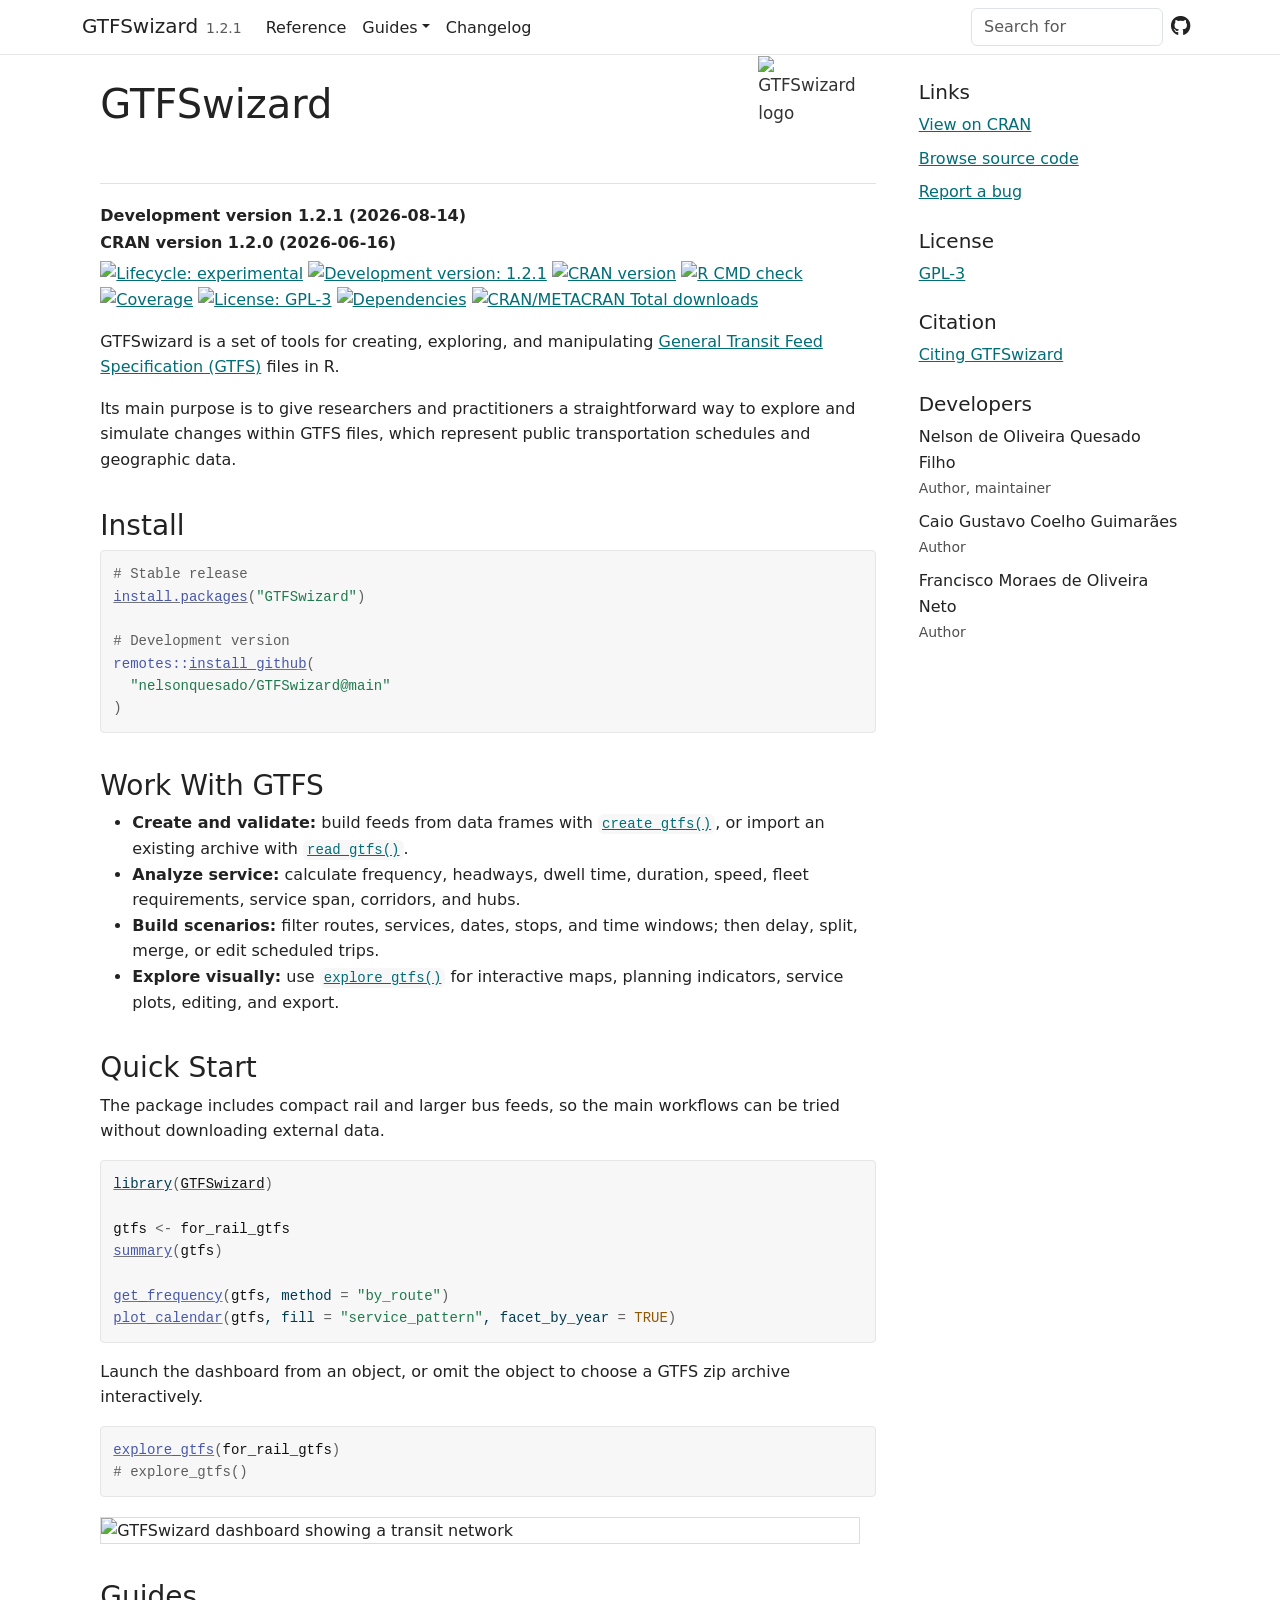
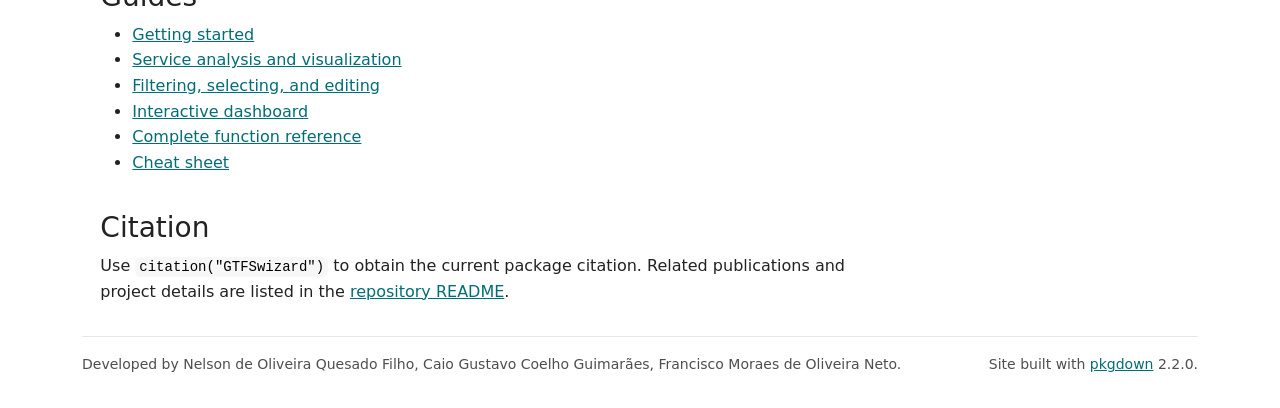
==== docs/index.html @ f06254c0 "Add files via upload" ====
<!DOCTYPE html>
<!-- Generated by pkgdown: do not edit by hand --><html lang="en">
<head>
<meta http-equiv="Content-Type" content="text/html; charset=UTF-8">
<meta charset="utf-8">
<meta http-equiv="X-UA-Compatible" content="IE=edge">
<meta name="viewport" content="width=device-width, initial-scale=1, shrink-to-fit=no">
<title>Creating, Exploring, and Manipulating GTFS Files • GTFSwizard</title>
<script src="deps/jquery-3.6.0/jquery-3.6.0.min.js"></script><meta name="viewport" content="width=device-width, initial-scale=1, shrink-to-fit=no">
<link href="deps/bootstrap-5.3.8/bootstrap.min.css" rel="stylesheet">
<script src="deps/bootstrap-5.3.8/bootstrap.bundle.min.js"></script><link href="deps/font-awesome-6.5.2/css/all.min.css" rel="stylesheet">
<link href="deps/font-awesome-6.5.2/css/v4-shims.min.css" rel="stylesheet">
<script src="deps/headroom-0.11.0/headroom.min.js"></script><script src="deps/headroom-0.11.0/jQuery.headroom.min.js"></script><script src="deps/bootstrap-toc-1.0.1/bootstrap-toc.min.js"></script><script src="deps/clipboard.js-2.0.11/clipboard.min.js"></script><script src="deps/search-1.0.0/autocomplete.jquery.min.js"></script><script src="deps/search-1.0.0/fuse.min.js"></script><script src="deps/search-1.0.0/mark.min.js"></script><!-- pkgdown --><script src="pkgdown.js"></script><link href="extra.css" rel="stylesheet">
<meta property="og:title" content="Creating, Exploring, and Manipulating GTFS Files">
<meta name="description" content="Creating, exploring, analyzing, and manipulating General Transit Feed Specification (GTFS) files, which represent public transportation schedules and geographic data. The package allows users to filter data by routes, trips, stops, service dates, and time, generate spatial visualizations, and perform detailed analyses of transit networks, including headway, dwell times, route frequencies, service span, scheduled vehicle-hours, and trip duration. Methods follow common public transport planning and operation concepts described in Ceder (2007, ISBN:978-0-7506-6166-6), Vuchic (2005, ISBN:978-0-471-63265-8), Vuchic (2007, ISBN:978-0-471-75823-5), Cascetta (2009) &lt;doi:10.1007/978-0-387-75857-2&gt;, and Gentile and Noekel (2016) &lt;doi:10.1007/978-3-319-25082-3&gt;.">
<meta property="og:description" content="Creating, exploring, analyzing, and manipulating General Transit Feed Specification (GTFS) files, which represent public transportation schedules and geographic data. The package allows users to filter data by routes, trips, stops, service dates, and time, generate spatial visualizations, and perform detailed analyses of transit networks, including headway, dwell times, route frequencies, service span, scheduled vehicle-hours, and trip duration. Methods follow common public transport planning and operation concepts described in Ceder (2007, ISBN:978-0-7506-6166-6), Vuchic (2005, ISBN:978-0-471-63265-8), Vuchic (2007, ISBN:978-0-471-75823-5), Cascetta (2009) &lt;doi:10.1007/978-0-387-75857-2&gt;, and Gentile and Noekel (2016) &lt;doi:10.1007/978-3-319-25082-3&gt;.">
</head>
<body>
    <a href="#main" class="visually-hidden-focusable">Skip to contents</a>


    <nav class="navbar navbar-expand-lg fixed-top bg-light" data-bs-theme="light" aria-label="Site navigation"><div class="container">

    <a class="navbar-brand me-2" href="index.html">GTFSwizard</a>

    <small class="nav-text text-muted me-auto" data-bs-toggle="tooltip" data-bs-placement="bottom" title="">1.2.1</small>


    <button class="navbar-toggler" type="button" data-bs-toggle="collapse" data-bs-target="#navbar" aria-controls="navbar" aria-expanded="false" aria-label="Toggle navigation">
      <span class="navbar-toggler-icon"></span>
    </button>

    <div id="navbar" class="collapse navbar-collapse ms-3">
      <ul class="navbar-nav me-auto">
<li class="nav-item"><a class="nav-link" href="reference/index.html">Reference</a></li>
<li class="nav-item dropdown">
  <button class="nav-link dropdown-toggle" type="button" id="dropdown-guides" data-bs-toggle="dropdown" aria-expanded="false" aria-haspopup="true">Guides</button>
  <ul class="dropdown-menu" aria-labelledby="dropdown-guides">
<li><h6 class="dropdown-header" data-toc-skip>Start here</h6></li>
    <li><a class="dropdown-item" href="articles/getting-started.html">Getting started</a></li>
    <li><h6 class="dropdown-header" data-toc-skip>Analyze and visualize</h6></li>
    <li><a class="dropdown-item" href="articles/service-analysis.html">Service analysis</a></li>
    <li><h6 class="dropdown-header" data-toc-skip>Modify and explore</h6></li>
    <li><a class="dropdown-item" href="articles/filtering-editing.html">Filtering and editing</a></li>
    <li><a class="dropdown-item" href="articles/explore-dashboard.html">Interactive dashboard</a></li>
  </ul>
</li>
<li class="nav-item"><a class="nav-link" href="news/index.html">Changelog</a></li>
      </ul>
<ul class="navbar-nav">
<li class="nav-item"><form class="form-inline" role="search">
 <input class="form-control" type="search" name="search-input" id="search-input" autocomplete="off" aria-label="Search site" placeholder="Search for" data-search-index="search.json">
</form></li>
<li class="nav-item"><a class="external-link nav-link" href="https://github.com/nelsonquesado/GTFSwizard/" aria-label="GitHub"><span class="fa fab fa-github fa-lg"></span></a></li>
      </ul>
</div>


  </div>
</nav><div class="container template-home">
<div class="row">
  <main id="main" class="col-md-9"><p><img class="gw-home-logo" align="right" src="https://raw.githubusercontent.com/nelsonquesado/GTFSwizard/main/figs/GTFSwizard_logo.png" alt="GTFSwizard logo" width="110"></p>
<div class="section level1">
<div class="page-header"><h1 id="gtfswizard">GTFSwizard<a class="anchor" aria-label="anchor" href="#gtfswizard"></a>
</h1></div>
<div class="section level5">
<h5 id="development-version-121-2026-08-14">Development version 1.2.1 (2026-08-14)<a class="anchor" aria-label="anchor" href="#development-version-121-2026-08-14"></a>
</h5>
</div>
<div class="section level5">
<h5 id="cran-version-120-2026-06-16">CRAN version 1.2.0 (2026-06-16)<a class="anchor" aria-label="anchor" href="#cran-version-120-2026-06-16"></a>
</h5>
<p><a href="https://lifecycle.r-lib.org/articles/stages.html" class="external-link"><img src="https://lifecycle.r-lib.org/articles/figures/lifecycle-experimental.svg" alt="Lifecycle: experimental"></a> <a href="https://github.com/nelsonquesado/GTFSwizard" class="external-link"><img src="https://img.shields.io/badge/dev%20version-1.2.1-0073B7.svg" alt="Development version: 1.2.1"></a> <a href="https://CRAN.R-project.org/package=GTFSwizard" class="external-link"><img src="https://www.r-pkg.org/badges/version/GTFSwizard" alt="CRAN version"></a> <a href="https://github.com/nelsonquesado/GTFSwizard/actions/workflows/R-CMD-check.yaml" class="external-link"><img src="https://github.com/nelsonquesado/GTFSwizard/actions/workflows/R-CMD-check.yaml/badge.svg?branch=main" alt="R CMD check"></a> <a href="https://app.codecov.io/gh/nelsonquesado/GTFSwizard" class="external-link"><img src="https://codecov.io/gh/nelsonquesado/GTFSwizard/branch/main/graph/badge.svg" alt="Coverage"></a> <a href="https://CRAN.R-project.org/package=GTFSwizard" class="external-link"><img src="https://img.shields.io/cran/l/GTFSwizard.svg" alt="License: GPL-3"></a> <a href="https://CRAN.R-project.org/package=GTFSwizard" class="external-link"><img src="https://tinyverse.netlify.app/badge/GTFSwizard" alt="Dependencies"></a> <a href="https://CRAN.R-project.org/package=GTFSwizard" class="external-link"><img src="https://cranlogs.r-pkg.org/badges/grand-total/GTFSwizard?color=blue" alt="CRAN/METACRAN Total downloads"></a></p>
<p>GTFSwizard is a set of tools for creating, exploring, and manipulating <a href="https://gtfs.org/" class="external-link">General Transit Feed Specification (GTFS)</a> files in R.</p>
<p>Its main purpose is to give researchers and practitioners a straightforward way to explore and simulate changes within GTFS files, which represent public transportation schedules and geographic data.</p>
</div>
<div class="section level2">
<h2 id="install">Install<a class="anchor" aria-label="anchor" href="#install"></a>
</h2>
<div class="sourceCode" id="cb1"><pre class="downlit sourceCode r">
<code class="sourceCode R"><span><span class="co"># Stable release</span></span>
<span><span class="fu"><a href="https://rdrr.io/r/utils/install.packages.html" class="external-link">install.packages</a></span><span class="op">(</span><span class="st">"GTFSwizard"</span><span class="op">)</span></span>
<span></span>
<span><span class="co"># Development version</span></span>
<span><span class="fu">remotes</span><span class="fu">::</span><span class="fu"><a href="https://remotes.r-lib.org/reference/install_github.html" class="external-link">install_github</a></span><span class="op">(</span></span>
<span>  <span class="st">"nelsonquesado/GTFSwizard@main"</span></span>
<span><span class="op">)</span></span></code></pre></div>
</div>
<div class="section level2">
<h2 id="work-with-gtfs">Work With GTFS<a class="anchor" aria-label="anchor" href="#work-with-gtfs"></a>
</h2>
<ul>
<li>
<strong>Create and validate:</strong> build feeds from data frames with <a href="reference/create_gtfs.html"><code>create_gtfs()</code></a>, or import an existing archive with <a href="reference/read_gtfs.html"><code>read_gtfs()</code></a>.</li>
<li>
<strong>Analyze service:</strong> calculate frequency, headways, dwell time, duration, speed, fleet requirements, service span, corridors, and hubs.</li>
<li>
<strong>Build scenarios:</strong> filter routes, services, dates, stops, and time windows; then delay, split, merge, or edit scheduled trips.</li>
<li>
<strong>Explore visually:</strong> use <a href="reference/explore_gtfs.html"><code>explore_gtfs()</code></a> for interactive maps, planning indicators, service plots, editing, and export.</li>
</ul>
</div>
<div class="section level2">
<h2 id="quick-start">Quick Start<a class="anchor" aria-label="anchor" href="#quick-start"></a>
</h2>
<p>The package includes compact rail and larger bus feeds, so the main workflows can be tried without downloading external data.</p>
<div class="sourceCode" id="cb2"><pre class="downlit sourceCode r">
<code class="sourceCode R"><span><span class="kw"><a href="https://rdrr.io/r/base/library.html" class="external-link">library</a></span><span class="op">(</span><span class="va"><a href="https://github.com/OPATP/GTFSwizard" class="external-link">GTFSwizard</a></span><span class="op">)</span></span>
<span></span>
<span><span class="va">gtfs</span> <span class="op">&lt;-</span> <span class="va">for_rail_gtfs</span></span>
<span><span class="fu"><a href="https://rdrr.io/r/base/summary.html" class="external-link">summary</a></span><span class="op">(</span><span class="va">gtfs</span><span class="op">)</span></span>
<span></span>
<span><span class="fu"><a href="reference/get_frequency.html">get_frequency</a></span><span class="op">(</span><span class="va">gtfs</span>, method <span class="op">=</span> <span class="st">"by_route"</span><span class="op">)</span></span>
<span><span class="fu"><a href="reference/plot_calendar.html">plot_calendar</a></span><span class="op">(</span><span class="va">gtfs</span>, fill <span class="op">=</span> <span class="st">"service_pattern"</span>, facet_by_year <span class="op">=</span> <span class="cn">TRUE</span><span class="op">)</span></span></code></pre></div>
<p>Launch the dashboard from an object, or omit the object to choose a GTFS zip archive interactively.</p>
<div class="sourceCode" id="cb3"><pre class="downlit sourceCode r">
<code class="sourceCode R"><span><span class="fu"><a href="reference/explore_gtfs.html">explore_gtfs</a></span><span class="op">(</span><span class="va">for_rail_gtfs</span><span class="op">)</span></span>
<span><span class="co"># explore_gtfs()</span></span></code></pre></div>
<p><img class="gw-home-dashboard" src="https://raw.githubusercontent.com/nelsonquesado/GTFSwizard/main/figs/exploregtfs.png" alt="GTFSwizard dashboard showing a transit network"></p>
</div>
<div class="section level2">
<h2 id="guides">Guides<a class="anchor" aria-label="anchor" href="#guides"></a>
</h2>
<ul>
<li><a href="articles/getting-started.html">Getting started</a></li>
<li><a href="articles/service-analysis.html">Service analysis and visualization</a></li>
<li><a href="articles/filtering-editing.html">Filtering, selecting, and editing</a></li>
<li><a href="articles/explore-dashboard.html">Interactive dashboard</a></li>
<li><a href="reference/index.html">Complete function reference</a></li>
<li><a href="https://github.com/nelsonquesado/GTFSwizard/blob/main/inst/cheatsheet/GTFSwizard-cheatsheet.html" class="external-link">Cheat sheet</a></li>
</ul>
</div>
<div class="section level2">
<h2 id="citation">Citation<a class="anchor" aria-label="anchor" href="#citation"></a>
</h2>
<p>Use <code>citation("GTFSwizard")</code> to obtain the current package citation. Related publications and project details are listed in the <a href="https://github.com/nelsonquesado/GTFSwizard#readme" class="external-link">repository README</a>.</p>
</div>
</div>

  </main><aside class="col-md-3"><div class="links">
<h2 data-toc-skip>Links</h2>
<ul class="list-unstyled">
<li><a href="https://cloud.r-project.org/package=GTFSwizard" class="external-link">View on CRAN</a></li>
<li><a href="https://github.com/nelsonquesado/GTFSwizard/" class="external-link">Browse source code</a></li>
<li><a href="https://github.com/nelsonquesado/GTFSwizard/issues" class="external-link">Report a bug</a></li>
</ul>
</div>

<div class="license">
<h2 data-toc-skip>License</h2>
<ul class="list-unstyled">
<li><a href="https://www.r-project.org/Licenses/GPL-3" class="external-link">GPL-3</a></li>
</ul>
</div>


<div class="citation">
<h2 data-toc-skip>Citation</h2>
<ul class="list-unstyled">
<li><a href="authors.html#citation">Citing GTFSwizard</a></li>
</ul>
</div>

<div class="developers">
<h2 data-toc-skip>Developers</h2>
<ul class="list-unstyled">
<li>Nelson de Oliveira Quesado Filho <br><small class="roles"> Author, maintainer </small>   </li>
<li>Caio Gustavo Coelho Guimarães <br><small class="roles"> Author </small>   </li>
<li>Francisco Moraes de Oliveira Neto <br><small class="roles"> Author </small>   </li>
</ul>
</div>



  </aside>
</div>


    <footer><div class="pkgdown-footer-left">
  <p>Developed by Nelson de Oliveira Quesado Filho, Caio Gustavo Coelho Guimarães, Francisco Moraes de Oliveira Neto.</p>
</div>

<div class="pkgdown-footer-right">
  <p>Site built with <a href="https://pkgdown.r-lib.org/" class="external-link">pkgdown</a> 2.2.0.</p>
</div>

    </footer>
</div>





  </body>
</html>
---- docs/deps/font-awesome-6.5.2/css/v4-shims.min.css ----
/*!
 * Font Awesome Free 6.5.2 by @fontawesome - https://fontawesome.com
 * License - https://fontawesome.com/license/free (Icons: CC BY 4.0, Fonts: SIL OFL 1.1, Code: MIT License)
 * Copyright 2024 Fonticons, Inc.
 */
.fa.fa-glass:before{content:"\f000"}.fa.fa-envelope-o{font-family:"Font Awesome 6 Free";font-weight:400}.fa.fa-envelope-o:before{content:"\f0e0"}.fa.fa-star-o{font-family:"Font Awesome 6 Free";font-weight:400}.fa.fa-star-o:before{content:"\f005"}.fa.fa-close:before,.fa.fa-remove:before{content:"\f00d"}.fa.fa-gear:before{content:"\f013"}.fa.fa-trash-o{font-family:"Font Awesome 6 Free";font-weight:400}.fa.fa-trash-o:before{content:"\f2ed"}.fa.fa-home:before{content:"\f015"}.fa.fa-file-o{font-family:"Font Awesome 6 Free";font-weight:400}.fa.fa-file-o:before{content:"\f15b"}.fa.fa-clock-o{font-family:"Font Awesome 6 Free";font-weight:400}.fa.fa-clock-o:before{content:"\f017"}.fa.fa-arrow-circle-o-down{font-family:"Font Awesome 6 Free";font-weight:400}.fa.fa-arrow-circle-o-down:before{content:"\f358"}.fa.fa-arrow-circle-o-up{font-family:"Font Awesome 6 Free";font-weight:400}.fa.fa-arrow-circle-o-up:before{content:"\f35b"}.fa.fa-play-circle-o{font-family:"Font Awesome 6 Free";font-weight:400}.fa.fa-play-circle-o:before{content:"\f144"}.fa.fa-repeat:before,.fa.fa-rotate-right:before{content:"\f01e"}.fa.fa-refresh:before{content:"\f021"}.fa.fa-list-alt{font-family:"Font Awesome 6 Free";font-weight:400}.fa.fa-list-alt:before{content:"\f022"}.fa.fa-dedent:before{content:"\f03b"}.fa.fa-video-camera:before{content:"\f03d"}.fa.fa-picture-o{font-family:"Font Awesome 6 Free";font-weight:400}.fa.fa-picture-o:before{content:"\f03e"}.fa.fa-photo{font-family:"Font Awesome 6 Free";font-weight:400}.fa.fa-photo:before{content:"\f03e"}.fa.fa-image{font-family:"Font Awesome 6 Free";font-weight:400}.fa.fa-image:before{content:"\f03e"}.fa.fa-map-marker:before{content:"\f3c5"}.fa.fa-pencil-square-o{font-family:"Font Awesome 6 Free";font-weight:400}.fa.fa-pencil-square-o:before{content:"\f044"}.fa.fa-edit{font-family:"Font Awesome 6 Free";font-weight:400}.fa.fa-edit:before{content:"\f044"}.fa.fa-share-square-o:before{content:"\f14d"}.fa.fa-check-square-o{font-family:"Font Awesome 6 Free";font-weight:400}.fa.fa-check-square-o:before{content:"\f14a"}.fa.fa-arrows:before{content:"\f0b2"}.fa.fa-times-circle-o{font-family:"Font Awesome 6 Free";font-weight:400}.fa.fa-times-circle-o:before{content:"\f057"}.fa.fa-check-circle-o{font-family:"Font Awesome 6 Free";font-weight:400}.fa.fa-check-circle-o:before{content:"\f058"}.fa.fa-mail-forward:before{content:"\f064"}.fa.fa-expand:before{content:"\f424"}.fa.fa-compress:before{content:"\f422"}.fa.fa-eye,.fa.fa-eye-slash{font-family:"Font Awesome 6 Free";font-weight:400}.fa.fa-warning:before{content:"\f071"}.fa.fa-calendar:before{content:"\f073"}.fa.fa-arrows-v:before{content:"\f338"}.fa.fa-arrows-h:before{content:"\f337"}.fa.fa-bar-chart-o:before,.fa.fa-bar-chart:before{content:"\e0e3"}.fa.fa-twitter-square{font-family:"Font Awesome 6 Brands";font-weight:400}.fa.fa-twitter-square:before{content:"\f081"}.fa.fa-facebook-square{font-family:"Font Awesome 6 Brands";font-weight:400}.fa.fa-facebook-square:before{content:"\f082"}.fa.fa-gears:before{content:"\f085"}.fa.fa-thumbs-o-up{font-family:"Font Awesome 6 Free";font-weight:400}.fa.fa-thumbs-o-up:before{content:"\f164"}.fa.fa-thumbs-o-down{font-family:"Font Awesome 6 Free";font-weight:400}.fa.fa-thumbs-o-down:before{content:"\f165"}.fa.fa-heart-o{font-family:"Font Awesome 6 Free";font-weight:400}.fa.fa-heart-o:before{content:"\f004"}.fa.fa-sign-out:before{content:"\f2f5"}.fa.fa-linkedin-square{font-family:"Font Awesome 6 Brands";font-weight:400}.fa.fa-linkedin-square:before{content:"\f08c"}.fa.fa-thumb-tack:before{content:"\f08d"}.fa.fa-external-link:before{content:"\f35d"}.fa.fa-sign-in:before{content:"\f2f6"}.fa.fa-github-square{font-family:"Font Awesome 6 Brands";font-weight:400}.fa.fa-github-square:before{content:"\f092"}.fa.fa-lemon-o{font-family:"Font Awesome 6 Free";font-weight:400}.fa.fa-lemon-o:before{content:"\f094"}.fa.fa-square-o{font-family:"Font Awesome 6 Free";font-weight:400}.fa.fa-square-o:before{content:"\f0c8"}.fa.fa-bookmark-o{font-family:"Font Awesome 6 Free";font-weight:400}.fa.fa-bookmark-o:before{content:"\f02e"}.fa.fa-facebook,.fa.fa-twitter{font-family:"Font Awesome 6 Brands";font-weight:400}.fa.fa-facebook:before{content:"\f39e"}.fa.fa-facebook-f{font-family:"Font Awesome 6 Brands";font-weight:400}.fa.fa-facebook-f:before{content:"\f39e"}.fa.fa-github{font-family:"Font Awesome 6 Brands";font-weight:400}.fa.fa-credit-card{font-family:"Font Awesome 6 Free";font-weight:400}.fa.fa-feed:before{content:"\f09e"}.fa.fa-hdd-o{font-family:"Font Awesome 6 Free";font-weight:400}.fa.fa-hdd-o:before{content:"\f0a0"}.fa.fa-hand-o-right{font-family:"Font Awesome 6 Free";font-weight:400}.fa.fa-hand-o-right:before{content:"\f0a4"}.fa.fa-hand-o-left{font-family:"Font Awesome 6 Free";font-weight:400}.fa.fa-hand-o-left:before{content:"\f0a5"}.fa.fa-hand-o-up{font-family:"Font Awesome 6 Free";font-weight:400}.fa.fa-hand-o-up:before{content:"\f0a6"}.fa.fa-hand-o-down{font-family:"Font Awesome 6 Free";font-weight:400}.fa.fa-hand-o-down:before{content:"\f0a7"}.fa.fa-globe:before{content:"\f57d"}.fa.fa-tasks:before{content:"\f828"}.fa.fa-arrows-alt:before{content:"\f31e"}.fa.fa-group:before{content:"\f0c0"}.fa.fa-chain:before{content:"\f0c1"}.fa.fa-cut:before{content:"\f0c4"}.fa.fa-files-o{font-family:"Font Awesome 6 Free";font-weight:400}.fa.fa-files-o:before{content:"\f0c5"}.fa.fa-floppy-o{font-family:"Font Awesome 6 Free";font-weight:400}.fa.fa-floppy-o:before{content:"\f0c7"}.fa.fa-save{font-family:"Font Awesome 6 Free";font-weight:400}.fa.fa-save:before{content:"\f0c7"}.fa.fa-navicon:before,.fa.fa-reorder:before{content:"\f0c9"}.fa.fa-magic:before{content:"\e2ca"}.fa.fa-pinterest,.fa.fa-pinterest-square{font-family:"Font Awesome 6 Brands";font-weight:400}.fa.fa-pinterest-square:before{content:"\f0d3"}.fa.fa-google-plus-square{font-family:"Font Awesome 6 Brands";font-weight:400}.fa.fa-google-plus-square:before{content:"\f0d4"}.fa.fa-google-plus{font-family:"Font Awesome 6 Brands";font-weight:400}.fa.fa-google-plus:before{content:"\f0d5"}.fa.fa-money:before{content:"\f3d1"}.fa.fa-unsorted:before{content:"\f0dc"}.fa.fa-sort-desc:before{content:"\f0dd"}.fa.fa-sort-asc:before{content:"\f0de"}.fa.fa-linkedin{font-family:"Font Awesome 6 Brands";font-weight:400}.fa.fa-linkedin:before{content:"\f0e1"}.fa.fa-rotate-left:before{content:"\f0e2"}.fa.fa-legal:before{content:"\f0e3"}.fa.fa-dashboard:before,.fa.fa-tachometer:before{content:"\f625"}.fa.fa-comment-o{font-family:"Font Awesome 6 Free";font-weight:400}.fa.fa-comment-o:before{content:"\f075"}.fa.fa-comments-o{font-family:"Font Awesome 6 Free";font-weight:400}.fa.fa-comments-o:before{content:"\f086"}.fa.fa-flash:before{content:"\f0e7"}.fa.fa-clipboard:before{content:"\f0ea"}.fa.fa-lightbulb-o{font-family:"Font Awesome 6 Free";font-weight:400}.fa.fa-lightbulb-o:before{content:"\f0eb"}.fa.fa-exchange:before{content:"\f362"}.fa.fa-cloud-download:before{content:"\f0ed"}.fa.fa-cloud-upload:before{content:"\f0ee"}.fa.fa-bell-o{font-family:"Font Awesome 6 Free";font-weight:400}.fa.fa-bell-o:before{content:"\f0f3"}.fa.fa-cutlery:before{content:"\f2e7"}.fa.fa-file-text-o{font-family:"Font Awesome 6 Free";font-weight:400}.fa.fa-file-text-o:before{content:"\f15c"}.fa.fa-building-o{font-family:"Font Awesome 6 Free";font-weight:400}.fa.fa-building-o:before{content:"\f1ad"}.fa.fa-hospital-o{font-family:"Font Awesome 6 Free";font-weight:400}.fa.fa-hospital-o:before{content:"\f0f8"}.fa.fa-tablet:before{content:"\f3fa"}.fa.fa-mobile-phone:before,.fa.fa-mobile:before{content:"\f3cd"}.fa.fa-circle-o{font-family:"Font Awesome 6 Free";font-weight:400}.fa.fa-circle-o:before{content:"\f111"}.fa.fa-mail-reply:before{content:"\f3e5"}.fa.fa-github-alt{font-family:"Font Awesome 6 Brands";font-weight:400}.fa.fa-folder-o{font-family:"Font Awesome 6 Free";font-weight:400}.fa.fa-folder-o:before{content:"\f07b"}.fa.fa-folder-open-o{font-family:"Font Awesome 6 Free";font-weight:400}.fa.fa-folder-open-o:before{content:"\f07c"}.fa.fa-smile-o{font-family:"Font Awesome 6 Free";font-weight:400}.fa.fa-smile-o:before{content:"\f118"}.fa.fa-frown-o{font-family:"Font Awesome 6 Free";font-weight:400}.fa.fa-frown-o:before{content:"\f119"}.fa.fa-meh-o{font-family:"Font Awesome 6 Free";font-weight:400}.fa.fa-meh-o:before{content:"\f11a"}.fa.fa-keyboard-o{font-family:"Font Awesome 6 Free";font-weight:400}.fa.fa-keyboard-o:before{content:"\f11c"}.fa.fa-flag-o{font-family:"Font Awesome 6 Free";font-weight:400}.fa.fa-flag-o:before{content:"\f024"}.fa.fa-mail-reply-all:before{content:"\f122"}.fa.fa-star-half-o{font-family:"Font Awesome 6 Free";font-weight:400}.fa.fa-star-half-o:before{content:"\f5c0"}.fa.fa-star-half-empty{font-family:"Font Awesome 6 Free";font-weight:400}.fa.fa-star-half-empty:before{content:"\f5c0"}.fa.fa-star-half-full{font-family:"Font Awesome 6 Free";font-weight:400}.fa.fa-star-half-full:before{content:"\f5c0"}.fa.fa-code-fork:before{content:"\f126"}.fa.fa-chain-broken:before,.fa.fa-unlink:before{content:"\f127"}.fa.fa-calendar-o{font-family:"Font Awesome 6 Free";font-weight:400}.fa.fa-calendar-o:before{content:"\f133"}.fa.fa-css3,.fa.fa-html5,.fa.fa-maxcdn{font-family:"Font Awesome 6 Brands";font-weight:400}.fa.fa-unlock-alt:before{content:"\f09c"}.fa.fa-minus-square-o{font-family:"Font Awesome 6 Free";font-weight:400}.fa.fa-minus-square-o:before{content:"\f146"}.fa.fa-level-up:before{content:"\f3bf"}.fa.fa-level-down:before{content:"\f3be"}.fa.fa-pencil-square:before{content:"\f14b"}.fa.fa-external-link-square:before{content:"\f360"}.fa.fa-compass{font-family:"Font Awesome 6 Free";font-weight:400}.fa.fa-caret-square-o-down{font-family:"Font Awesome 6 Free";font-weight:400}.fa.fa-caret-square-o-down:before{content:"\f150"}.fa.fa-toggle-down{font-family:"Font Awesome 6 Free";font-weight:400}.fa.fa-toggle-down:before{content:"\f150"}.fa.fa-caret-square-o-up{font-family:"Font Awesome 6 Free";font-weight:400}.fa.fa-caret-square-o-up:before{content:"\f151"}.fa.fa-toggle-up{font-family:"Font Awesome 6 Free";font-weight:400}.fa.fa-toggle-up:before{content:"\f151"}.fa.fa-caret-square-o-right{font-family:"Font Awesome 6 Free";font-weight:400}.fa.fa-caret-square-o-right:before{content:"\f152"}.fa.fa-toggle-right{font-family:"Font Awesome 6 Free";font-weight:400}.fa.fa-toggle-right:before{content:"\f152"}.fa.fa-eur:before,.fa.fa-euro:before{content:"\f153"}.fa.fa-gbp:before{content:"\f154"}.fa.fa-dollar:before,.fa.fa-usd:before{content:"\24"}.fa.fa-inr:before,.fa.fa-rupee:before{content:"\e1bc"}.fa.fa-cny:before,.fa.fa-jpy:before,.fa.fa-rmb:before,.fa.fa-yen:before{content:"\f157"}.fa.fa-rouble:before,.fa.fa-rub:before,.fa.fa-ruble:before{content:"\f158"}.fa.fa-krw:before,.fa.fa-won:before{content:"\f159"}.fa.fa-bitcoin,.fa.fa-btc{font-family:"Font Awesome 6 Brands";font-weight:400}.fa.fa-bitcoin:before{content:"\f15a"}.fa.fa-file-text:before{content:"\f15c"}.fa.fa-sort-alpha-asc:before{content:"\f15d"}.fa.fa-sort-alpha-desc:before{content:"\f881"}.fa.fa-sort-amount-asc:before{content:"\f884"}.fa.fa-sort-amount-desc:before{content:"\f160"}.fa.fa-sort-numeric-asc:before{content:"\f162"}.fa.fa-sort-numeric-desc:before{content:"\f886"}.fa.fa-youtube-square{font-family:"Font Awesome 6 Brands";font-weight:400}.fa.fa-youtube-square:before{content:"\f431"}.fa.fa-xing,.fa.fa-xing-square,.fa.fa-youtube{font-family:"Font Awesome 6 Brands";font-weight:400}.fa.fa-xing-square:before{content:"\f169"}.fa.fa-youtube-play{font-family:"Font Awesome 6 Brands";font-weight:400}.fa.fa-youtube-play:before{content:"\f167"}.fa.fa-adn,.fa.fa-bitbucket,.fa.fa-bitbucket-square,.fa.fa-dropbox,.fa.fa-flickr,.fa.fa-instagram,.fa.fa-stack-overflow{font-family:"Font Awesome 6 Brands";font-weight:400}.fa.fa-bitbucket-square:before{content:"\f171"}.fa.fa-tumblr,.fa.fa-tumblr-square{font-family:"Font Awesome 6 Brands";font-weight:400}.fa.fa-tumblr-square:before{content:"\f174"}.fa.fa-long-arrow-down:before{content:"\f309"}.fa.fa-long-arrow-up:before{content:"\f30c"}.fa.fa-long-arrow-left:before{content:"\f30a"}.fa.fa-long-arrow-right:before{content:"\f30b"}.fa.fa-android,.fa.fa-apple,.fa.fa-dribbble,.fa.fa-foursquare,.fa.fa-gittip,.fa.fa-gratipay,.fa.fa-linux,.fa.fa-skype,.fa.fa-trello,.fa.fa-windows{font-family:"Font Awesome 6 Brands";font-weight:400}.fa.fa-gittip:before{content:"\f184"}.fa.fa-sun-o{font-family:"Font Awesome 6 Free";font-weight:400}.fa.fa-sun-o:before{content:"\f185"}.fa.fa-moon-o{font-family:"Font Awesome 6 Free";font-weight:400}.fa.fa-moon-o:before{content:"\f186"}.fa.fa-pagelines,.fa.fa-renren,.fa.fa-stack-exchange,.fa.fa-vk,.fa.fa-weibo{font-family:"Font Awesome 6 Brands";font-weight:400}.fa.fa-arrow-circle-o-right{font-family:"Font Awesome 6 Free";font-weight:400}.fa.fa-arrow-circle-o-right:before{content:"\f35a"}.fa.fa-arrow-circle-o-left{font-family:"Font Awesome 6 Free";font-weight:400}.fa.fa-arrow-circle-o-left:before{content:"\f359"}.fa.fa-caret-square-o-left{font-family:"Font Awesome 6 Free";font-weight:400}.fa.fa-caret-square-o-left:before{content:"\f191"}.fa.fa-toggle-left{font-family:"Font Awesome 6 Free";font-weight:400}.fa.fa-toggle-left:before{content:"\f191"}.fa.fa-dot-circle-o{font-family:"Font Awesome 6 Free";font-weight:400}.fa.fa-dot-circle-o:before{content:"\f192"}.fa.fa-vimeo-square{font-family:"Font Awesome 6 Brands";font-weight:400}.fa.fa-vimeo-square:before{content:"\f194"}.fa.fa-try:before,.fa.fa-turkish-lira:before{content:"\e2bb"}.fa.fa-plus-square-o{font-family:"Font Awesome 6 Free";font-weight:400}.fa.fa-plus-square-o:before{content:"\f0fe"}.fa.fa-openid,.fa.fa-slack,.fa.fa-wordpress{font-family:"Font Awesome 6 Brands";font-weight:400}.fa.fa-bank:before,.fa.fa-institution:before{content:"\f19c"}.fa.fa-mortar-board:before{content:"\f19d"}.fa.fa-google,.fa.fa-reddit,.fa.fa-reddit-square,.fa.fa-yahoo{font-family:"Font Awesome 6 Brands";font-weight:400}.fa.fa-reddit-square:before{content:"\f1a2"}.fa.fa-behance,.fa.fa-behance-square,.fa.fa-delicious,.fa.fa-digg,.fa.fa-drupal,.fa.fa-joomla,.fa.fa-pied-piper-alt,.fa.fa-pied-piper-pp,.fa.fa-stumbleupon,.fa.fa-stumbleupon-circle{font-family:"Font Awesome 6 Brands";font-weight:400}.fa.fa-behance-square:before{content:"\f1b5"}.fa.fa-steam,.fa.fa-steam-square{font-family:"Font Awesome 6 Brands";font-weight:400}.fa.fa-steam-square:before{content:"\f1b7"}.fa.fa-automobile:before{content:"\f1b9"}.fa.fa-cab:before{content:"\f1ba"}.fa.fa-deviantart,.fa.fa-soundcloud,.fa.fa-spotify{font-family:"Font Awesome 6 Brands";font-weight:400}.fa.fa-file-pdf-o{font-family:"Font Awesome 6 Free";font-weight:400}.fa.fa-file-pdf-o:before{content:"\f1c1"}.fa.fa-file-word-o{font-family:"Font Awesome 6 Free";font-weight:400}.fa.fa-file-word-o:before{content:"\f1c2"}.fa.fa-file-excel-o{font-family:"Font Awesome 6 Free";font-weight:400}.fa.fa-file-excel-o:before{content:"\f1c3"}.fa.fa-file-powerpoint-o{font-family:"Font Awesome 6 Free";font-weight:400}.fa.fa-file-powerpoint-o:before{content:"\f1c4"}.fa.fa-file-image-o{font-family:"Font Awesome 6 Free";font-weight:400}.fa.fa-file-image-o:before{content:"\f1c5"}.fa.fa-file-photo-o{font-family:"Font Awesome 6 Free";font-weight:400}.fa.fa-file-photo-o:before{content:"\f1c5"}.fa.fa-file-picture-o{font-family:"Font Awesome 6 Free";font-weight:400}.fa.fa-file-picture-o:before{content:"\f1c5"}.fa.fa-file-archive-o{font-family:"Font Awesome 6 Free";font-weight:400}.fa.fa-file-archive-o:before{content:"\f1c6"}.fa.fa-file-zip-o{font-family:"Font Awesome 6 Free";font-weight:400}.fa.fa-file-zip-o:before{content:"\f1c6"}.fa.fa-file-audio-o{font-family:"Font Awesome 6 Free";font-weight:400}.fa.fa-file-audio-o:before{content:"\f1c7"}.fa.fa-file-sound-o{font-family:"Font Awesome 6 Free";font-weight:400}.fa.fa-file-sound-o:before{content:"\f1c7"}.fa.fa-file-video-o{font-family:"Font Awesome 6 Free";font-weight:400}.fa.fa-file-video-o:before{content:"\f1c8"}.fa.fa-file-movie-o{font-family:"Font Awesome 6 Free";font-weight:400}.fa.fa-file-movie-o:before{content:"\f1c8"}.fa.fa-file-code-o{font-family:"Font Awesome 6 Free";font-weight:400}.fa.fa-file-code-o:before{content:"\f1c9"}.fa.fa-codepen,.fa.fa-jsfiddle,.fa.fa-vine{font-family:"Font Awesome 6 Brands";font-weight:400}.fa.fa-life-bouy:before,.fa.fa-life-buoy:before,.fa.fa-life-saver:before,.fa.fa-support:before{content:"\f1cd"}.fa.fa-circle-o-notch:before{content:"\f1ce"}.fa.fa-ra,.fa.fa-rebel{font-family:"Font Awesome 6 Brands";font-weight:400}.fa.fa-ra:before{content:"\f1d0"}.fa.fa-resistance{font-family:"Font Awesome 6 Brands";font-weight:400}.fa.fa-resistance:before{content:"\f1d0"}.fa.fa-empire,.fa.fa-ge{font-family:"Font Awesome 6 Brands";font-weight:400}.fa.fa-ge:before{content:"\f1d1"}.fa.fa-git-square{font-family:"Font Awesome 6 Brands";font-weight:400}.fa.fa-git-square:before{content:"\f1d2"}.fa.fa-git,.fa.fa-hacker-news,.fa.fa-y-combinator-square{font-family:"Font Awesome 6 Brands";font-weight:400}.fa.fa-y-combinator-square:before{content:"\f1d4"}.fa.fa-yc-square{font-family:"Font Awesome 6 Brands";font-weight:400}.fa.fa-yc-square:before{content:"\f1d4"}.fa.fa-qq,.fa.fa-tencent-weibo,.fa.fa-wechat,.fa.fa-weixin{font-family:"Font Awesome 6 Brands";font-weight:400}.fa.fa-wechat:before{content:"\f1d7"}.fa.fa-send:before{content:"\f1d8"}.fa.fa-paper-plane-o{font-family:"Font Awesome 6 Free";font-weight:400}.fa.fa-paper-plane-o:before{content:"\f1d8"}.fa.fa-send-o{font-family:"Font Awesome 6 Free";font-weight:400}.fa.fa-send-o:before{content:"\f1d8"}.fa.fa-circle-thin{font-family:"Font Awesome 6 Free";font-weight:400}.fa.fa-circle-thin:before{content:"\f111"}.fa.fa-header:before{content:"\f1dc"}.fa.fa-futbol-o{font-family:"Font Awesome 6 Free";font-weight:400}.fa.fa-futbol-o:before{content:"\f1e3"}.fa.fa-soccer-ball-o{font-family:"Font Awesome 6 Free";font-weight:400}.fa.fa-soccer-ball-o:before{content:"\f1e3"}.fa.fa-slideshare,.fa.fa-twitch,.fa.fa-yelp{font-family:"Font Awesome 6 Brands";font-weight:400}.fa.fa-newspaper-o{font-family:"Font Awesome 6 Free";font-weight:400}.fa.fa-newspaper-o:before{content:"\f1ea"}.fa.fa-cc-amex,.fa.fa-cc-discover,.fa.fa-cc-mastercard,.fa.fa-cc-paypal,.fa.fa-cc-stripe,.fa.fa-cc-visa,.fa.fa-google-wallet,.fa.fa-paypal{font-family:"Font Awesome 6 Brands";font-weight:400}.fa.fa-bell-slash-o{font-family:"Font Awesome 6 Free";font-weight:400}.fa.fa-bell-slash-o:before{content:"\f1f6"}.fa.fa-trash:before{content:"\f2ed"}.fa.fa-copyright{font-family:"Font Awesome 6 Free";font-weight:400}.fa.fa-eyedropper:before{content:"\f1fb"}.fa.fa-area-chart:before{content:"\f1fe"}.fa.fa-pie-chart:before{content:"\f200"}.fa.fa-line-chart:before{content:"\f201"}.fa.fa-lastfm,.fa.fa-lastfm-square{font-family:"Font Awesome 6 Brands";font-weight:400}.fa.fa-lastfm-square:before{content:"\f203"}.fa.fa-angellist,.fa.fa-ioxhost{font-family:"Font Awesome 6 Brands";font-weight:400}.fa.fa-cc{font-family:"Font Awesome 6 Free";font-weight:400}.fa.fa-cc:before{content:"\f20a"}.fa.fa-ils:before,.fa.fa-shekel:before,.fa.fa-sheqel:before{content:"\f20b"}.fa.fa-buysellads,.fa.fa-connectdevelop,.fa.fa-dashcube,.fa.fa-forumbee,.fa.fa-leanpub,.fa.fa-sellsy,.fa.fa-shirtsinbulk,.fa.fa-simplybuilt,.fa.fa-skyatlas{font-family:"Font Awesome 6 Brands";font-weight:400}.fa.fa-diamond{font-family:"Font Awesome 6 Free";font-weight:400}.fa.fa-diamond:before{content:"\f3a5"}.fa.fa-intersex:before,.fa.fa-transgender:before{content:"\f224"}.fa.fa-transgender-alt:before{content:"\f225"}.fa.fa-facebook-official{font-family:"Font Awesome 6 Brands";font-weight:400}.fa.fa-facebook-official:before{content:"\f09a"}.fa.fa-pinterest-p,.fa.fa-whatsapp{font-family:"Font Awesome 6 Brands";font-weight:400}.fa.fa-hotel:before{content:"\f236"}.fa.fa-medium,.fa.fa-viacoin,.fa.fa-y-combinator,.fa.fa-yc{font-family:"Font Awesome 6 Brands";font-weight:400}.fa.fa-yc:before{content:"\f23b"}.fa.fa-expeditedssl,.fa.fa-opencart,.fa.fa-optin-monster{font-family:"Font Awesome 6 Brands";font-weight:400}.fa.fa-battery-4:before,.fa.fa-battery:before{content:"\f240"}.fa.fa-battery-3:before{content:"\f241"}.fa.fa-battery-2:before{content:"\f242"}.fa.fa-battery-1:before{content:"\f243"}.fa.fa-battery-0:before{content:"\f244"}.fa.fa-object-group,.fa.fa-object-ungroup,.fa.fa-sticky-note-o{font-family:"Font Awesome 6 Free";font-weight:400}.fa.fa-sticky-note-o:before{content:"\f249"}.fa.fa-cc-diners-club,.fa.fa-cc-jcb{font-family:"Font Awesome 6 Brands";font-weight:400}.fa.fa-clone{font-family:"Font Awesome 6 Free";font-weight:400}.fa.fa-hourglass-o:before{content:"\f254"}.fa.fa-hourglass-1:before{content:"\f251"}.fa.fa-hourglass-2:before{content:"\f252"}.fa.fa-hourglass-3:before{content:"\f253"}.fa.fa-hand-rock-o{font-family:"Font Awesome 6 Free";font-weight:400}.fa.fa-hand-rock-o:before{content:"\f255"}.fa.fa-hand-grab-o{font-family:"Font Awesome 6 Free";font-weight:400}.fa.fa-hand-grab-o:before{content:"\f255"}.fa.fa-hand-paper-o{font-family:"Font Awesome 6 Free";font-weight:400}.fa.fa-hand-paper-o:before{content:"\f256"}.fa.fa-hand-stop-o{font-family:"Font Awesome 6 Free";font-weight:400}.fa.fa-hand-stop-o:before{content:"\f256"}.fa.fa-hand-scissors-o{font-family:"Font Awesome 6 Free";font-weight:400}.fa.fa-hand-scissors-o:before{content:"\f257"}.fa.fa-hand-lizard-o{font-family:"Font Awesome 6 Free";font-weight:400}.fa.fa-hand-lizard-o:before{content:"\f258"}.fa.fa-hand-spock-o{font-family:"Font Awesome 6 Free";font-weight:400}.fa.fa-hand-spock-o:before{content:"\f259"}.fa.fa-hand-pointer-o{font-family:"Font Awesome 6 Free";font-weight:400}.fa.fa-hand-pointer-o:before{content:"\f25a"}.fa.fa-hand-peace-o{font-family:"Font Awesome 6 Free";font-weight:400}.fa.fa-hand-peace-o:before{content:"\f25b"}.fa.fa-registered{font-family:"Font Awesome 6 Free";font-weight:400}.fa.fa-creative-commons,.fa.fa-gg,.fa.fa-gg-circle,.fa.fa-odnoklassniki,.fa.fa-odnoklassniki-square{font-family:"Font Awesome 6 Brands";font-weight:400}.fa.fa-odnoklassniki-square:before{content:"\f264"}.fa.fa-chrome,.fa.fa-firefox,.fa.fa-get-pocket,.fa.fa-internet-explorer,.fa.fa-opera,.fa.fa-safari,.fa.fa-wikipedia-w{font-family:"Font Awesome 6 Brands";font-weight:400}.fa.fa-television:before{content:"\f26c"}.fa.fa-500px,.fa.fa-amazon,.fa.fa-contao{font-family:"Font Awesome 6 Brands";font-weight:400}.fa.fa-calendar-plus-o{font-family:"Font Awesome 6 Free";font-weight:400}.fa.fa-calendar-plus-o:before{content:"\f271"}.fa.fa-calendar-minus-o{font-family:"Font Awesome 6 Free";font-weight:400}.fa.fa-calendar-minus-o:before{content:"\f272"}.fa.fa-calendar-times-o{font-family:"Font Awesome 6 Free";font-weight:400}.fa.fa-calendar-times-o:before{content:"\f273"}.fa.fa-calendar-check-o{font-family:"Font Awesome 6 Free";font-weight:400}.fa.fa-calendar-check-o:before{content:"\f274"}.fa.fa-map-o{font-family:"Font Awesome 6 Free";font-weight:400}.fa.fa-map-o:before{content:"\f279"}.fa.fa-commenting:before{content:"\f4ad"}.fa.fa-commenting-o{font-family:"Font Awesome 6 Free";font-weight:400}.fa.fa-commenting-o:before{content:"\f4ad"}.fa.fa-houzz,.fa.fa-vimeo{font-family:"Font Awesome 6 Brands";font-weight:400}.fa.fa-vimeo:before{content:"\f27d"}.fa.fa-black-tie,.fa.fa-edge,.fa.fa-fonticons,.fa.fa-reddit-alien{font-family:"Font Awesome 6 Brands";font-weight:400}.fa.fa-credit-card-alt:before{content:"\f09d"}.fa.fa-codiepie,.fa.fa-fort-awesome,.fa.fa-mixcloud,.fa.fa-modx,.fa.fa-product-hunt,.fa.fa-scribd,.fa.fa-usb{font-family:"Font Awesome 6 Brands";font-weight:400}.fa.fa-pause-circle-o{font-family:"Font Awesome 6 Free";font-weight:400}.fa.fa-pause-circle-o:before{content:"\f28b"}.fa.fa-stop-circle-o{font-family:"Font Awesome 6 Free";font-weight:400}.fa.fa-stop-circle-o:before{content:"\f28d"}.fa.fa-bluetooth,.fa.fa-bluetooth-b,.fa.fa-envira,.fa.fa-gitlab,.fa.fa-wheelchair-alt,.fa.fa-wpbeginner,.fa.fa-wpforms{font-family:"Font Awesome 6 Brands";font-weight:400}.fa.fa-wheelchair-alt:before{content:"\f368"}.fa.fa-question-circle-o{font-family:"Font Awesome 6 Free";font-weight:400}.fa.fa-question-circle-o:before{content:"\f059"}.fa.fa-volume-control-phone:before{content:"\f2a0"}.fa.fa-asl-interpreting:before{content:"\f2a3"}.fa.fa-deafness:before,.fa.fa-hard-of-hearing:before{content:"\f2a4"}.fa.fa-glide,.fa.fa-glide-g{font-family:"Font Awesome 6 Brands";font-weight:400}.fa.fa-signing:before{content:"\f2a7"}.fa.fa-viadeo,.fa.fa-viadeo-square{font-family:"Font Awesome 6 Brands";font-weight:400}.fa.fa-viadeo-square:before{content:"\f2aa"}.fa.fa-snapchat,.fa.fa-snapchat-ghost{font-family:"Font Awesome 6 Brands";font-weight:400}.fa.fa-snapchat-ghost:before{content:"\f2ab"}.fa.fa-snapchat-square{font-family:"Font Awesome 6 Brands";font-weight:400}.fa.fa-snapchat-square:before{content:"\f2ad"}.fa.fa-first-order,.fa.fa-google-plus-official,.fa.fa-pied-piper,.fa.fa-themeisle,.fa.fa-yoast{font-family:"Font Awesome 6 Brands";font-weight:400}.fa.fa-google-plus-official:before{content:"\f2b3"}.fa.fa-google-plus-circle{font-family:"Font Awesome 6 Brands";font-weight:400}.fa.fa-google-plus-circle:before{content:"\f2b3"}.fa.fa-fa,.fa.fa-font-awesome{font-family:"Font Awesome 6 Brands";font-weight:400}.fa.fa-fa:before{content:"\f2b4"}.fa.fa-handshake-o{font-family:"Font Awesome 6 Free";font-weight:400}.fa.fa-handshake-o:before{content:"\f2b5"}.fa.fa-envelope-open-o{font-family:"Font Awesome 6 Free";font-weight:400}.fa.fa-envelope-open-o:before{content:"\f2b6"}.fa.fa-linode{font-family:"Font Awesome 6 Brands";font-weight:400}.fa.fa-address-book-o{font-family:"Font Awesome 6 Free";font-weight:400}.fa.fa-address-book-o:before{content:"\f2b9"}.fa.fa-vcard:before{content:"\f2bb"}.fa.fa-address-card-o{font-family:"Font Awesome 6 Free";font-weight:400}.fa.fa-address-card-o:before{content:"\f2bb"}.fa.fa-vcard-o{font-family:"Font Awesome 6 Free";font-weight:400}.fa.fa-vcard-o:before{content:"\f2bb"}.fa.fa-user-circle-o{font-family:"Font Awesome 6 Free";font-weight:400}.fa.fa-user-circle-o:before{content:"\f2bd"}.fa.fa-user-o{font-family:"Font Awesome 6 Free";font-weight:400}.fa.fa-user-o:before{content:"\f007"}.fa.fa-id-badge{font-family:"Font Awesome 6 Free";font-weight:400}.fa.fa-drivers-license:before{content:"\f2c2"}.fa.fa-id-card-o{font-family:"Font Awesome 6 Free";font-weight:400}.fa.fa-id-card-o:before{content:"\f2c2"}.fa.fa-drivers-license-o{font-family:"Font Awesome 6 Free";font-weight:400}.fa.fa-drivers-license-o:before{content:"\f2c2"}.fa.fa-free-code-camp,.fa.fa-quora,.fa.fa-telegram{font-family:"Font Awesome 6 Brands";font-weight:400}.fa.fa-thermometer-4:before,.fa.fa-thermometer:before{content:"\f2c7"}.fa.fa-thermometer-3:before{content:"\f2c8"}.fa.fa-thermometer-2:before{content:"\f2c9"}.fa.fa-thermometer-1:before{content:"\f2ca"}.fa.fa-thermometer-0:before{content:"\f2cb"}.fa.fa-bathtub:before,.fa.fa-s15:before{content:"\f2cd"}.fa.fa-window-maximize,.fa.fa-window-restore{font-family:"Font Awesome 6 Free";font-weight:400}.fa.fa-times-rectangle:before{content:"\f410"}.fa.fa-window-close-o{font-family:"Font Awesome 6 Free";font-weight:400}.fa.fa-window-close-o:before{content:"\f410"}.fa.fa-times-rectangle-o{font-family:"Font Awesome 6 Free";font-weight:400}.fa.fa-times-rectangle-o:before{content:"\f410"}.fa.fa-bandcamp,.fa.fa-eercast,.fa.fa-etsy,.fa.fa-grav,.fa.fa-imdb,.fa.fa-ravelry{font-family:"Font Awesome 6 Brands";font-weight:400}.fa.fa-eercast:before{content:"\f2da"}.fa.fa-snowflake-o{font-family:"Font Awesome 6 Free";font-weight:400}.fa.fa-snowflake-o:before{content:"\f2dc"}.fa.fa-meetup,.fa.fa-superpowers,.fa.fa-wpexplorer{font-family:"Font Awesome 6 Brands";font-weight:400}
---- docs/extra.css ----
:root {
  color-scheme: light;
}

html,
body {
  background: #ffffff;
  color: #222222;
}

body {
  font-size: 16px;
  line-height: 1.6;
}

a {
  color: #006d77;
}

a:hover,
a:focus {
  color: #004f57;
}

.navbar,
.navbar.bg-primary,
.pkgdown-navbar {
  background: #ffffff !important;
  border-bottom: 1px solid #e7e7e7;
  box-shadow: none;
}

.navbar .navbar-brand,
.navbar .navbar-nav .nav-link,
.navbar .navbar-toggler {
  color: #222222 !important;
}

.navbar .navbar-nav .nav-link:hover,
.navbar .navbar-nav .nav-link:focus,
.navbar .navbar-brand:hover,
.navbar .navbar-brand:focus {
  color: #006d77 !important;
}

.template-home .page-header {
  margin-bottom: 1.35rem;
}

.template-home main > p:first-of-type {
  max-width: 48rem;
  color: #333333;
  font-size: 1.05rem;
  line-height: 1.65;
}

.gw-home-logo {
  float: right;
  width: 110px;
  height: auto;
  margin: 0 0 0.85rem 1.5rem;
}

.gw-home-dashboard {
  display: block;
  width: 100%;
  max-width: 760px;
  margin: 1.25rem 0 0;
  border: 1px solid #dddddd;
}

.template-home main h1,
.template-home main h2,
.template-home main h3 {
  color: #222222;
}

.template-home main h2 {
  margin-top: 2.25rem;
}

pre,
code {
  background-color: #f7f7f7;
}

pre {
  border: 1px solid #e6e6e6;
  border-radius: 4px;
}

.page-header,
footer {
  background: #ffffff;
}

footer {
  border-top: 1px solid #e7e7e7;
}

@media (max-width: 576px) {
  .gw-home-logo {
    width: 88px;
    margin-left: 1rem;
  }
}
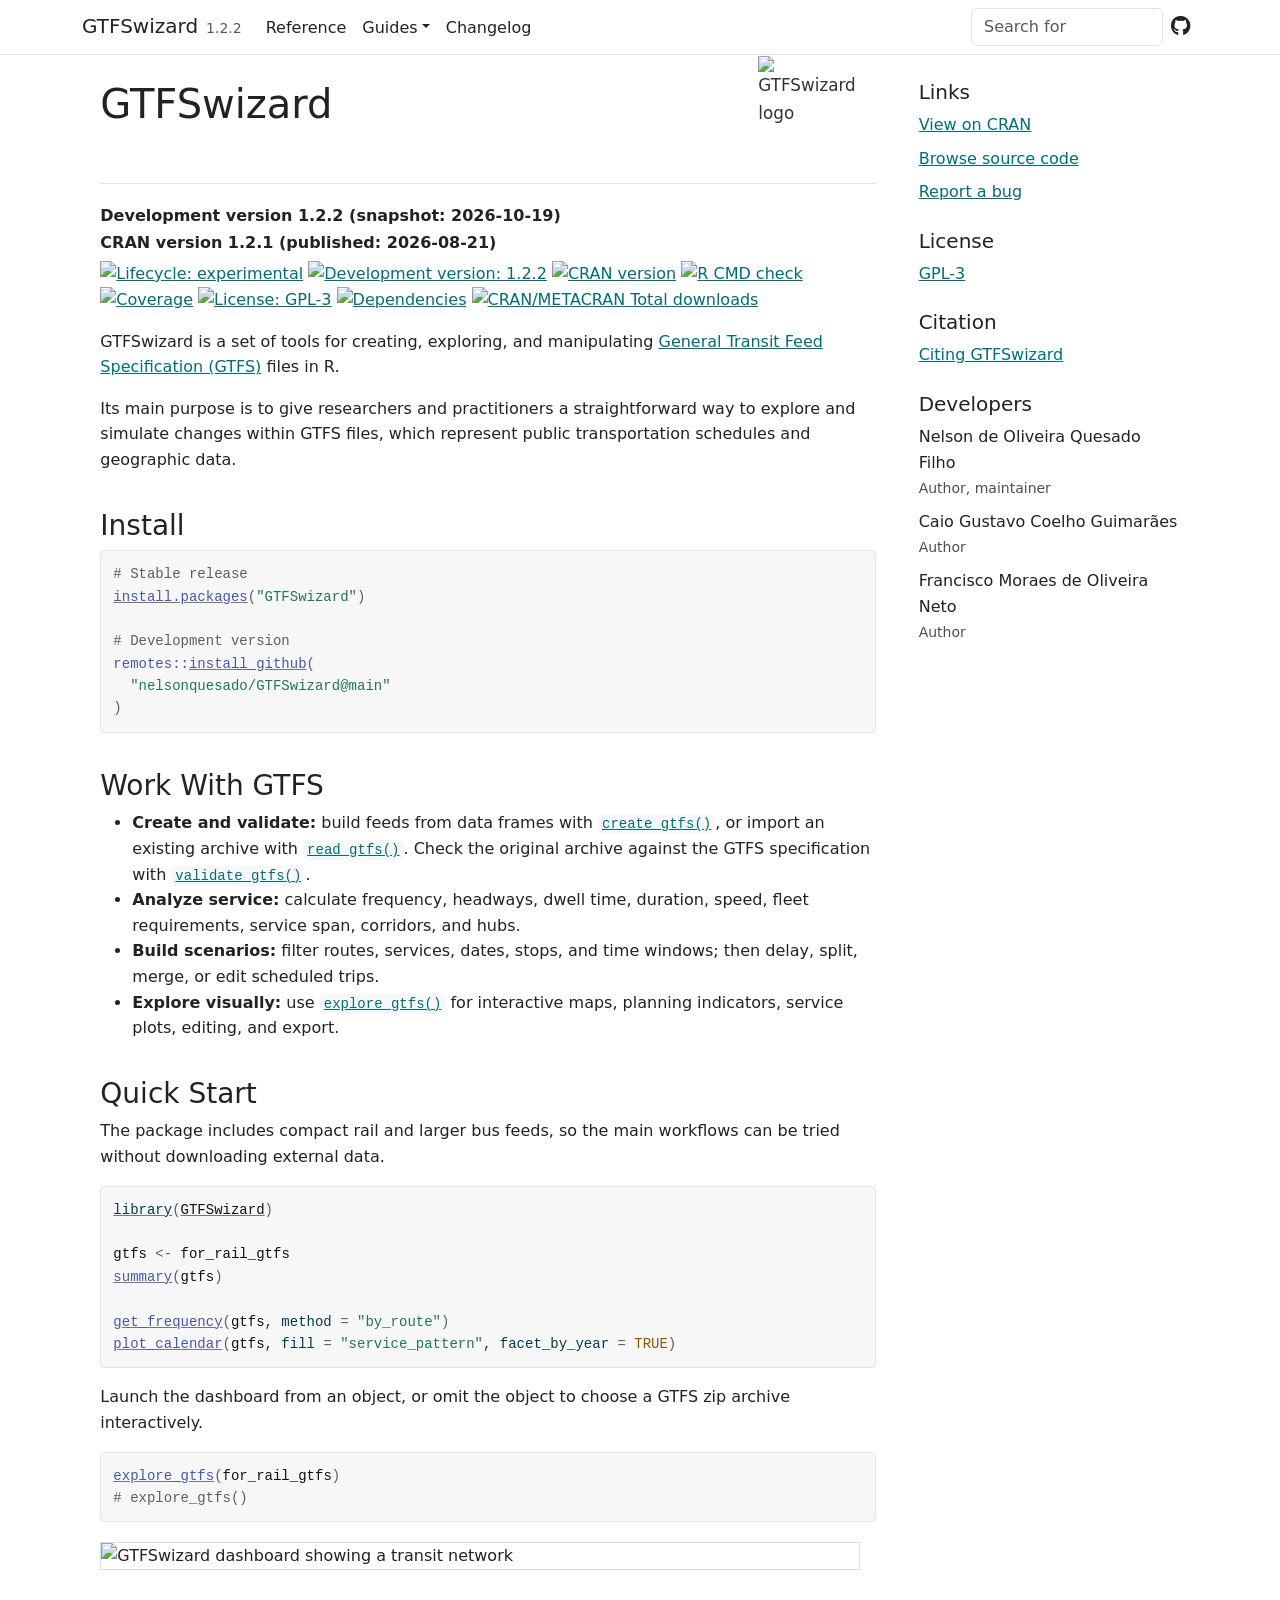
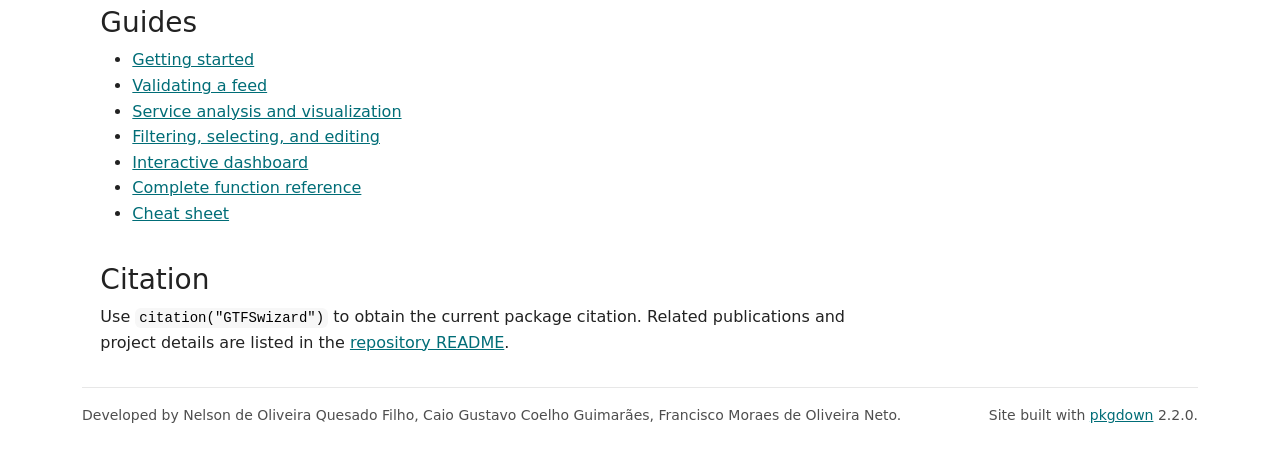
==== commit 22f1fc13: "Add files via upload" ====
--- a/docs/index.html
+++ b/docs/index.html
@@ -23,7 +23,7 @@
 
     <a class="navbar-brand me-2" href="index.html">GTFSwizard</a>
 
-    <small class="nav-text text-muted me-auto" data-bs-toggle="tooltip" data-bs-placement="bottom" title="">1.2.1</small>
+    <small class="nav-text text-muted me-auto" data-bs-toggle="tooltip" data-bs-placement="bottom" title="">1.2.2</small>
 
 
     <button class="navbar-toggler" type="button" data-bs-toggle="collapse" data-bs-target="#navbar" aria-controls="navbar" aria-expanded="false" aria-label="Toggle navigation">
@@ -38,6 +38,7 @@
   <ul class="dropdown-menu" aria-labelledby="dropdown-guides">
 <li><h6 class="dropdown-header" data-toc-skip>Start here</h6></li>
     <li><a class="dropdown-item" href="articles/getting-started.html">Getting started</a></li>
+    <li><a class="dropdown-item" href="articles/validation.html">Validating a feed</a></li>
     <li><h6 class="dropdown-header" data-toc-skip>Analyze and visualize</h6></li>
     <li><a class="dropdown-item" href="articles/service-analysis.html">Service analysis</a></li>
     <li><h6 class="dropdown-header" data-toc-skip>Modify and explore</h6></li>
@@ -64,13 +65,13 @@
 <div class="page-header"><h1 id="gtfswizard">GTFSwizard<a class="anchor" aria-label="anchor" href="#gtfswizard"></a>
 </h1></div>
 <div class="section level5">
-<h5 id="development-version-121-2026-08-14">Development version 1.2.1 (2026-08-14)<a class="anchor" aria-label="anchor" href="#development-version-121-2026-08-14"></a>
+<h5 id="development-version-122-snapshot-2026-10-19">Development version 1.2.2 (snapshot: 2026-10-19)<a class="anchor" aria-label="anchor" href="#development-version-122-snapshot-2026-10-19"></a>
 </h5>
 </div>
 <div class="section level5">
-<h5 id="cran-version-120-2026-06-16">CRAN version 1.2.0 (2026-06-16)<a class="anchor" aria-label="anchor" href="#cran-version-120-2026-06-16"></a>
+<h5 id="cran-version-121-published-2026-08-21">CRAN version 1.2.1 (published: 2026-08-21)<a class="anchor" aria-label="anchor" href="#cran-version-121-published-2026-08-21"></a>
 </h5>
-<p><a href="https://lifecycle.r-lib.org/articles/stages.html" class="external-link"><img src="https://lifecycle.r-lib.org/articles/figures/lifecycle-experimental.svg" alt="Lifecycle: experimental"></a> <a href="https://github.com/nelsonquesado/GTFSwizard" class="external-link"><img src="https://img.shields.io/badge/dev%20version-1.2.1-0073B7.svg" alt="Development version: 1.2.1"></a> <a href="https://CRAN.R-project.org/package=GTFSwizard" class="external-link"><img src="https://www.r-pkg.org/badges/version/GTFSwizard" alt="CRAN version"></a> <a href="https://github.com/nelsonquesado/GTFSwizard/actions/workflows/R-CMD-check.yaml" class="external-link"><img src="https://github.com/nelsonquesado/GTFSwizard/actions/workflows/R-CMD-check.yaml/badge.svg?branch=main" alt="R CMD check"></a> <a href="https://app.codecov.io/gh/nelsonquesado/GTFSwizard" class="external-link"><img src="https://codecov.io/gh/nelsonquesado/GTFSwizard/branch/main/graph/badge.svg" alt="Coverage"></a> <a href="https://CRAN.R-project.org/package=GTFSwizard" class="external-link"><img src="https://img.shields.io/cran/l/GTFSwizard.svg" alt="License: GPL-3"></a> <a href="https://CRAN.R-project.org/package=GTFSwizard" class="external-link"><img src="https://tinyverse.netlify.app/badge/GTFSwizard" alt="Dependencies"></a> <a href="https://CRAN.R-project.org/package=GTFSwizard" class="external-link"><img src="https://cranlogs.r-pkg.org/badges/grand-total/GTFSwizard?color=blue" alt="CRAN/METACRAN Total downloads"></a></p>
+<p><a href="https://lifecycle.r-lib.org/articles/stages.html" class="external-link"><img src="https://lifecycle.r-lib.org/articles/figures/lifecycle-experimental.svg" alt="Lifecycle: experimental"></a> <a href="https://github.com/nelsonquesado/GTFSwizard" class="external-link"><img src="https://img.shields.io/badge/dev%20version-1.2.2-0073B7.svg" alt="Development version: 1.2.2"></a> <a href="https://CRAN.R-project.org/package=GTFSwizard" class="external-link"><img src="https://www.r-pkg.org/badges/version/GTFSwizard" alt="CRAN version"></a> <a href="https://github.com/nelsonquesado/GTFSwizard/actions/workflows/R-CMD-check.yaml" class="external-link"><img src="https://github.com/nelsonquesado/GTFSwizard/actions/workflows/R-CMD-check.yaml/badge.svg?branch=main" alt="R CMD check"></a> <a href="https://app.codecov.io/gh/nelsonquesado/GTFSwizard" class="external-link"><img src="https://codecov.io/gh/nelsonquesado/GTFSwizard/branch/main/graph/badge.svg" alt="Coverage"></a> <a href="https://CRAN.R-project.org/package=GTFSwizard" class="external-link"><img src="https://img.shields.io/cran/l/GTFSwizard.svg" alt="License: GPL-3"></a> <a href="https://CRAN.R-project.org/package=GTFSwizard" class="external-link"><img src="https://tinyverse.netlify.app/badge/GTFSwizard" alt="Dependencies"></a> <a href="https://CRAN.R-project.org/package=GTFSwizard" class="external-link"><img src="https://cranlogs.r-pkg.org/badges/grand-total/GTFSwizard?color=blue" alt="CRAN/METACRAN Total downloads"></a></p>
 <p>GTFSwizard is a set of tools for creating, exploring, and manipulating <a href="https://gtfs.org/" class="external-link">General Transit Feed Specification (GTFS)</a> files in R.</p>
 <p>Its main purpose is to give researchers and practitioners a straightforward way to explore and simulate changes within GTFS files, which represent public transportation schedules and geographic data.</p>
 </div>
@@ -91,7 +92,7 @@
 </h2>
 <ul>
 <li>
-<strong>Create and validate:</strong> build feeds from data frames with <a href="reference/create_gtfs.html"><code>create_gtfs()</code></a>, or import an existing archive with <a href="reference/read_gtfs.html"><code>read_gtfs()</code></a>.</li>
+<strong>Create and validate:</strong> build feeds from data frames with <a href="reference/create_gtfs.html"><code>create_gtfs()</code></a>, or import an existing archive with <a href="reference/read_gtfs.html"><code>read_gtfs()</code></a>. Check the original archive against the GTFS specification with <a href="reference/validate_gtfs.html"><code>validate_gtfs()</code></a>.</li>
 <li>
 <strong>Analyze service:</strong> calculate frequency, headways, dwell time, duration, speed, fleet requirements, service span, corridors, and hubs.</li>
 <li>
@@ -105,7 +106,7 @@
 </h2>
 <p>The package includes compact rail and larger bus feeds, so the main workflows can be tried without downloading external data.</p>
 <div class="sourceCode" id="cb2"><pre class="downlit sourceCode r">
-<code class="sourceCode R"><span><span class="kw"><a href="https://rdrr.io/r/base/library.html" class="external-link">library</a></span><span class="op">(</span><span class="va"><a href="https://github.com/OPATP/GTFSwizard" class="external-link">GTFSwizard</a></span><span class="op">)</span></span>
+<code class="sourceCode R"><span><span class="kw"><a href="https://rdrr.io/r/base/library.html" class="external-link">library</a></span><span class="op">(</span><span class="va"><a href="https://github.com/nelsonquesado/GTFSwizard" class="external-link">GTFSwizard</a></span><span class="op">)</span></span>
 <span></span>
 <span><span class="va">gtfs</span> <span class="op">&lt;-</span> <span class="va">for_rail_gtfs</span></span>
 <span><span class="fu"><a href="https://rdrr.io/r/base/summary.html" class="external-link">summary</a></span><span class="op">(</span><span class="va">gtfs</span><span class="op">)</span></span>
@@ -123,6 +124,7 @@
 </h2>
 <ul>
 <li><a href="articles/getting-started.html">Getting started</a></li>
+<li><a href="articles/validation.html">Validating a feed</a></li>
 <li><a href="articles/service-analysis.html">Service analysis and visualization</a></li>
 <li><a href="articles/filtering-editing.html">Filtering, selecting, and editing</a></li>
 <li><a href="articles/explore-dashboard.html">Interactive dashboard</a></li>
